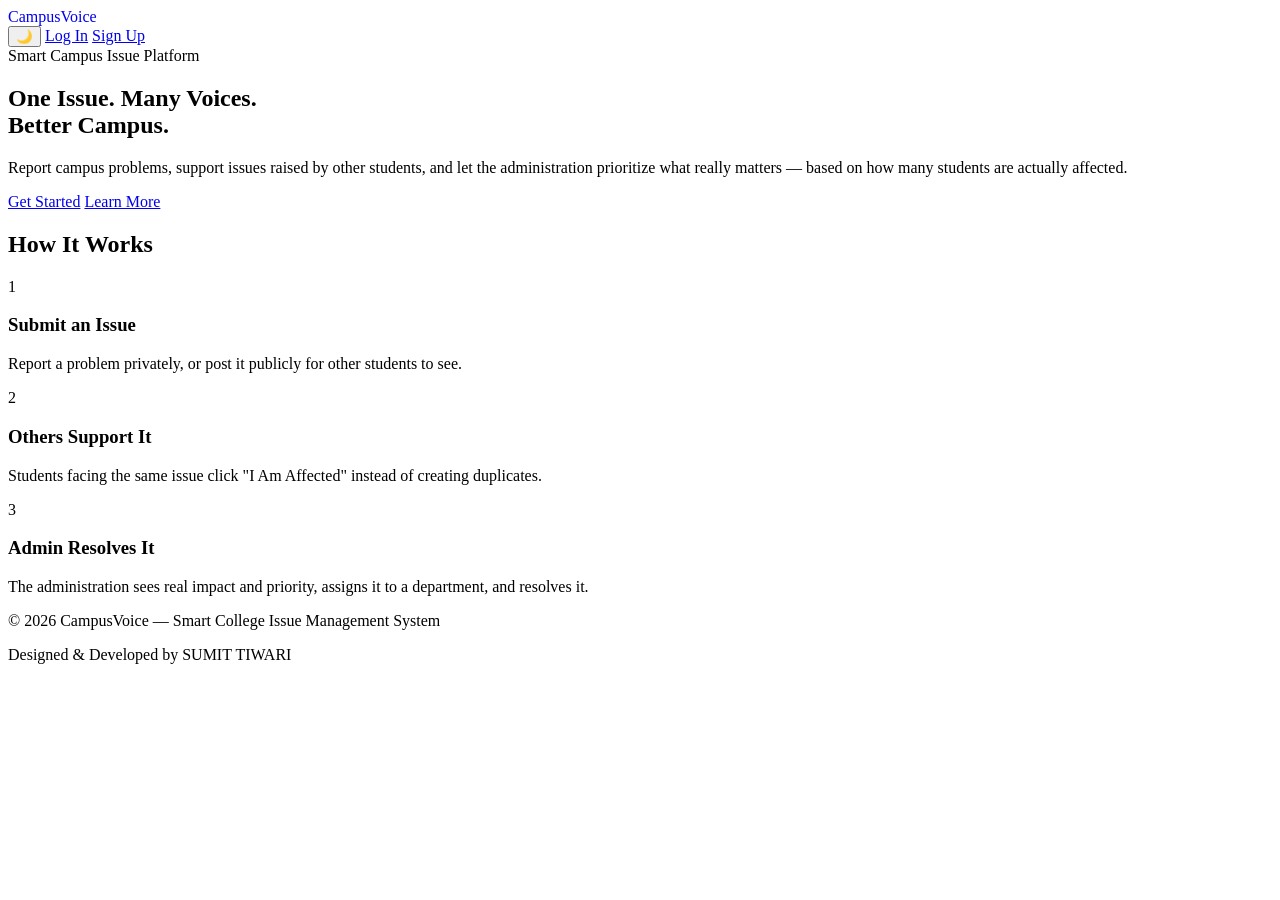
==== index.html @ 944886ef "Add HTML files" ====
<!DOCTYPE html>
<html lang="en">
<head>
    <meta charset="UTF-8">
    <meta name="viewport" content="width=device-width, initial-scale=1.0">
    <title>CampusVoice - Smart Campus Issue Platform</title>
    <script>
        if (localStorage.getItem('theme') === 'dark') {
            document.documentElement.classList.add('dark-mode');
        }
    </script>
    <link rel="stylesheet" href="css/style.css">
    <link href="https://fonts.googleapis.com/css2?family=Inter:wght@400;500;600;700&family=Space+Grotesk:wght@700&display=swap" rel="stylesheet">
</head>
<body>

    <!-- ===== NAVBAR ===== -->
    <header class="navbar">
        <a href="index.html" class="logo" style="text-decoration: none;">Campus<span>Voice</span></a>
        
        <div class="nav-buttons">
            <button class="icon-btn" id="themeToggle" aria-label="Toggle theme">🌙</button>
            <a href="login.html" class="btn btn-ghost">Log In</a>
            <a href="register.html" class="btn btn-pill">Sign Up</a>
        </div>
    </header>

    <!-- ===== HERO SECTION ===== -->
    <section class="hero">
        <div class="hero-glow"></div>
        <span class="eyebrow">Smart Campus Issue Platform</span>
        <h1>One Issue. Many Voices.<br>Better Campus.</h1>
        <p class="hero-sub">Report campus problems, support issues raised by other students, and let the administration prioritize what really matters — based on how many students are actually affected.</p>
        <div class="hero-buttons">
            <a href="register.html" class="btn btn-pill btn-large">Get Started</a>
            <a href="#how-it-works" class="btn btn-ghost btn-large">Learn More</a>
        </div>
    </section>

    <!-- ===== HOW IT WORKS ===== -->
    <section class="how-it-works" id="how-it-works">
        <h2>How It Works</h2>
        <div class="steps">
            <div class="step-card">
                <div class="step-number">1</div>
                <h3>Submit an Issue</h3>
                <p>Report a problem privately, or post it publicly for other students to see.</p>
            </div>
            <div class="step-card">
                <div class="step-number">2</div>
                <h3>Others Support It</h3>
                <p>Students facing the same issue click "I Am Affected" instead of creating duplicates.</p>
            </div>
            <div class="step-card">
                <div class="step-number">3</div>
                <h3>Admin Resolves It</h3>
                <p>The administration sees real impact and priority, assigns it to a department, and resolves it.</p>
            </div>
        </div>
    </section>

    <!-- ===== FOOTER ===== -->
    <footer>
        <p>&copy; 2026 CampusVoice — Smart College Issue Management System</p>
        <p class="credit-tag">Designed & Developed by <span class="credit-name">SUMIT TIWARI</span></p>
    </footer>

    <script src="js/main.js"></script>
</body>
</html>
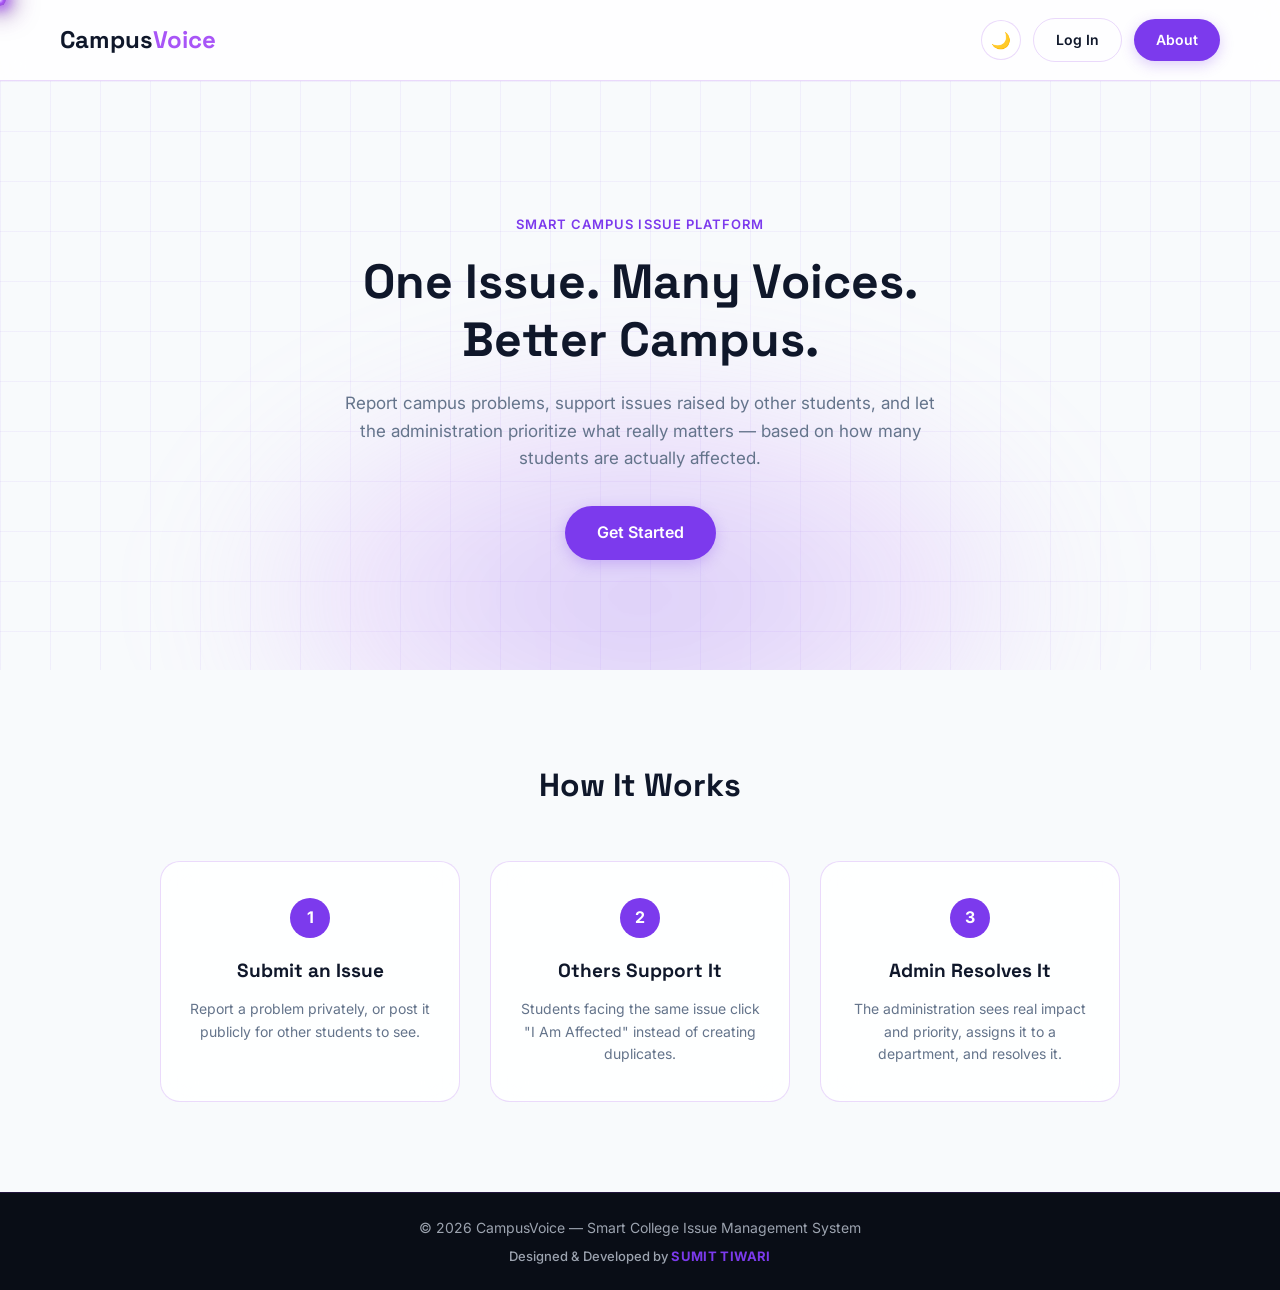
==== commit eca15c32: "Add HTML File" ====
--- a/index.html
+++ b/index.html
@@ -21,7 +21,7 @@
         <div class="nav-buttons">
             <button class="icon-btn" id="themeToggle" aria-label="Toggle theme">🌙</button>
             <a href="login.html" class="btn btn-ghost">Log In</a>
-            <a href="register.html" class="btn btn-pill">Sign Up</a>
+            <a href="#how-it-works" class="btn btn-pill">About</a>
         </div>
     </header>
 
@@ -33,7 +33,7 @@
         <p class="hero-sub">Report campus problems, support issues raised by other students, and let the administration prioritize what really matters — based on how many students are actually affected.</p>
         <div class="hero-buttons">
             <a href="register.html" class="btn btn-pill btn-large">Get Started</a>
-            <a href="#how-it-works" class="btn btn-ghost btn-large">Learn More</a>
+            
         </div>
     </section>
 
@@ -67,4 +67,4 @@
 
     <script src="js/main.js"></script>
 </body>
-</html>+</html>
--- a/css/style.css
+++ b/css/style.css
@@ -0,0 +1,472 @@
+/* COMPACT LASER GLOW WITH TRAIL */
+.cursor-glow {
+    position: fixed;
+    top: 0;
+    left: 0;
+    width: 12px;
+    height: 12px;
+    background: radial-gradient(circle, #e9d5ff 0%, #a855f7 40%, rgba(126, 34, 206, 0.8) 70%, transparent 100%);
+    box-shadow: 0 0 12px 4px rgba(168, 85, 247, 0.9), 0 0 25px 8px rgba(88, 28, 135, 0.6);
+    border-radius: 50%;
+    pointer-events: none;
+    transform: translate(-50%, -50%);
+    /* This transition creates the milliseconds delay/trace effect as it moves */
+    transition: transform 0.08s cubic-bezier(0.1, 0.8, 0.3, 1);
+    z-index: 9999;
+}
+
+/* APPLY GRID BACKGROUND TO ALL PAGES */
+body {
+    background-color: var(--bg-color, #0b0c10);
+    background-image: 
+        linear-gradient(to right, rgba(255, 255, 255, 0.04) 1px, transparent 1px),
+        linear-gradient(to bottom, rgba(255, 255, 255, 0.04) 1px, transparent 1px);
+    background-size: 40px 40px;
+    background-attachment: fixed; /* Keeps the grid seamless when scrolling */
+    min-height: 100vh;
+}
+
+/* ===== LOGO HOVER EFFECT ===== */
+.navbar .logo {
+    font-family: 'Space Grotesk', sans-serif;
+    font-size: 24px;
+    font-weight: 700;
+    color: var(--text-color, #ffffff);
+    text-decoration: none;
+    transition: transform 0.3s ease, filter 0.3s ease;
+    display: inline-block;
+}
+
+.navbar .logo span {
+    color: #a855f7;
+    transition: color 0.3s ease;
+}
+
+.navbar .logo:hover {
+    transform: translateY(-2px) scale(1.03);
+    filter: drop-shadow(0 0 10px rgba(168, 85, 247, 0.5));
+}
+
+.navbar .logo:hover span {
+    color: #c084fc;
+}
+
+
+/* ===== THEME VARIABLES ===== */
+:root {
+    --bg-color: #F8FAFC;
+    --text-color: #0F172A;
+    --navbar-bg: rgba(255, 255, 255, 0.8);
+    --card-bg: rgba(255, 255, 255, 0.85);
+    --card-border: rgba(147, 51, 234, 0.18);
+    --muted-text: #64748B;
+    --primary: #7C3AED;
+    --primary-hover: #6D28D9;
+    --glow-1: rgba(124, 58, 237, 0.25);
+    --glow-2: rgba(192, 132, 252, 0.2);
+    --grid-line: rgba(124, 58, 237, 0.06);
+    --footer-bg: #090D16;
+    --footer-text: #9CA3AF;
+}
+
+html.dark-mode,
+body.dark-mode {
+    --bg-color: #07070E;
+    --text-color: #F8FAFC;
+    --navbar-bg: rgba(11, 12, 22, 0.8);
+    --card-bg: rgba(18, 16, 32, 0.75);
+    --card-border: rgba(168, 85, 247, 0.25);
+    --muted-text: #94A3B8;
+    --primary: #A855F7;
+    --primary-hover: #C084FC;
+    --glow-1: rgba(168, 85, 247, 0.35);
+    --glow-2: rgba(126, 34, 206, 0.25);
+    --grid-line: rgba(255, 255, 255, 0.04);
+    --footer-bg: #040408;
+    --footer-text: #71717A;
+}
+
+/* ===== BASE RESET ===== */
+* { 
+    margin: 0; 
+    padding: 0; 
+    box-sizing: border-box; 
+}
+
+body {
+    font-family: 'Inter', sans-serif;
+    color: var(--text-color);
+    background-color: var(--bg-color);
+    transition: background 0.3s ease, color 0.3s ease;
+    min-height: 100vh;
+    line-height: 1.6;
+}
+
+h1, h2, h3, .logo {
+    font-family: 'Space Grotesk', sans-serif;
+}
+
+/* ===== NAVBAR ===== */
+.navbar {
+    display: flex;
+    justify-content: space-between;
+    align-items: center;
+    padding: 18px 60px;
+    background: var(--navbar-bg);
+    border-bottom: 1px solid var(--card-border);
+    backdrop-filter: blur(12px);
+    -webkit-backdrop-filter: blur(12px);
+    position: sticky;
+    top: 0;
+    z-index: 100;
+}
+
+.logo {
+    font-size: 22px;
+    font-weight: 700;
+    color: var(--text-color);
+}
+
+.logo span { color: var(--primary); }
+
+.nav-buttons {
+    display: flex;
+    align-items: center;
+    gap: 12px;
+}
+
+/* Theme Toggle Button Hover */
+.icon-btn {
+    background: var(--card-bg);
+    border: 1px solid var(--card-border);
+    border-radius: 50%;
+    width: 40px;
+    height: 40px;
+    cursor: pointer;
+    font-size: 16px;
+    display: flex;
+    align-items: center;
+    justify-content: center;
+    transition: all 0.25s ease;
+}
+
+.icon-btn:hover {
+    border-color: var(--primary);
+    transform: translateY(-2px) scale(1.05);
+    box-shadow: 0 0 16px var(--glow-1);
+}
+
+/* ===== BUTTON HOVER & ANIMATIONS ===== */
+.btn {
+    display: inline-block;
+    text-decoration: none;
+    text-align: center;
+    padding: 10px 22px;
+    border-radius: 999px;
+    font-weight: 600;
+    font-size: 14px;
+    cursor: pointer;
+    transition: all 0.25s cubic-bezier(0.4, 0, 0.2, 1);
+    border: none;
+}
+
+.btn-ghost {
+    background: transparent;
+    color: var(--text-color);
+    border: 1px solid var(--card-border);
+}
+
+.btn-ghost:hover {
+    border-color: var(--primary);
+    color: var(--primary);
+    transform: translateY(-2px);
+    box-shadow: 0 4px 18px var(--glow-1);
+    background: rgba(124, 58, 237, 0.05);
+}
+
+.btn-pill {
+    background: var(--primary);
+    color: #FFFFFF;
+    box-shadow: 0 4px 14px var(--glow-1);
+}
+
+.btn-pill:hover {
+    background: var(--primary-hover);
+    transform: translateY(-2px);
+    box-shadow: 0 8px 24px var(--glow-1);
+}
+
+.btn-large {
+    padding: 14px 32px;
+    font-size: 16px;
+}
+
+.btn-full {
+    display: block;
+    width: 100%;
+    padding: 13px;
+    margin-top: 24px;
+}
+
+/* ===== HERO SECTION ===== */
+.hero {
+    position: relative;
+    text-align: center;
+    padding: 130px 20px 110px;
+    overflow: hidden;
+    background-image: 
+        linear-gradient(to right, var(--grid-line) 1px, transparent 1px),
+        linear-gradient(to bottom, var(--grid-line) 1px, transparent 1px);
+    background-size: 50px 50px;
+}
+
+.hero-glow {
+    position: absolute;
+    bottom: -30%;
+    left: 50%;
+    transform: translateX(-50%);
+    width: 900px;
+    height: 500px;
+    background: radial-gradient(ellipse at center, var(--glow-1) 0%, var(--glow-2) 40%, transparent 70%);
+    filter: blur(60px);
+    z-index: 0;
+    pointer-events: none;
+}
+
+.eyebrow {
+    position: relative;
+    z-index: 1;
+    display: inline-block;
+    font-size: 13px;
+    font-weight: 600;
+    letter-spacing: 0.08em;
+    text-transform: uppercase;
+    color: var(--primary);
+    margin-bottom: 18px;
+}
+
+.hero h1 {
+    position: relative;
+    z-index: 1;
+    font-size: 48px;
+    font-weight: 700;
+    line-height: 1.2;
+    margin-bottom: 22px;
+}
+
+.hero-sub {
+    position: relative;
+    z-index: 1;
+    max-width: 600px;
+    margin: 0 auto 34px auto;
+    color: var(--muted-text);
+    font-size: 17px;
+}
+
+.hero-buttons {
+    position: relative;
+    z-index: 1;
+    display: flex;
+    justify-content: center;
+    gap: 15px;
+}
+
+/* ===== HOW IT WORKS SECTION ===== */
+.how-it-works {
+    padding: 90px 60px;
+    text-align: center;
+}
+
+.how-it-works h2 {
+    font-size: 32px;
+    font-weight: 700;
+    margin-bottom: 50px;
+}
+
+.steps {
+    display: flex;
+    justify-content: center;
+    gap: 30px;
+    flex-wrap: wrap;
+}
+
+.step-card {
+    background: var(--card-bg);
+    border: 1px solid var(--card-border);
+    border-radius: 20px;
+    padding: 36px 28px;
+    width: 300px;
+    backdrop-filter: blur(16px);
+    -webkit-backdrop-filter: blur(16px);
+    transition: 0.3s ease;
+}
+
+.step-card:hover {
+    transform: translateY(-6px);
+    border-color: var(--primary);
+    box-shadow: 0 12px 30px var(--glow-1);
+}
+
+.step-number {
+    width: 40px;
+    height: 40px;
+    background: var(--primary);
+    color: #FFFFFF;
+    border-radius: 50%;
+    display: flex;
+    align-items: center;
+    justify-content: center;
+    font-weight: 700;
+    margin: 0 auto 18px auto;
+}
+
+.step-card h3 {
+    margin-bottom: 12px;
+    font-size: 19px;
+    font-weight: 700;
+}
+
+.step-card p {
+    color: var(--muted-text);
+    font-size: 14px;
+}
+
+/* ===== AUTH PAGES ===== */
+.auth-section {
+    position: relative;
+    min-height: calc(100vh - 120px);
+    display: flex;
+    align-items: center;
+    justify-content: center;
+    padding: 40px 20px;
+    overflow: hidden;
+    background-image: 
+        linear-gradient(to right, var(--grid-line) 1px, transparent 1px),
+        linear-gradient(to bottom, var(--grid-line) 1px, transparent 1px);
+    background-size: 40px 40px;
+}
+
+.auth-card {
+    position: relative;
+    z-index: 1;
+    background: var(--card-bg);
+    border: 1px solid var(--card-border);
+    border-radius: 24px;
+    padding: 40px;
+    width: 100%;
+    max-width: 420px;
+    backdrop-filter: blur(20px);
+    -webkit-backdrop-filter: blur(20px);
+    box-shadow: 0 20px 50px rgba(0, 0, 0, 0.08);
+}
+
+.dark-mode .auth-card {
+    box-shadow: 0 20px 50px rgba(0, 0, 0, 0.5);
+}
+
+.auth-card h1 {
+    font-size: 28px;
+    font-weight: 700;
+    margin-bottom: 6px;
+}
+
+.auth-sub {
+    color: var(--muted-text);
+    font-size: 14px;
+    margin-bottom: 28px;
+}
+
+.auth-card label {
+    display: block;
+    font-size: 13px;
+    font-weight: 600;
+    margin-bottom: 6px;
+    margin-top: 16px;
+}
+
+.label-row {
+    display: flex;
+    justify-content: space-between;
+    align-items: center;
+}
+
+.forgot-link {
+    font-size: 12px;
+    color: var(--primary);
+    text-decoration: none;
+    font-weight: 600;
+    transition: color 0.2s ease;
+}
+
+.forgot-link:hover {
+    text-decoration: underline;
+    color: var(--primary-hover);
+}
+
+.auth-card input {
+    width: 100%;
+    padding: 12px 16px;
+    border-radius: 12px;
+    border: 1px solid var(--card-border);
+    background: rgba(255, 255, 255, 0.6);
+    color: var(--text-color);
+    font-size: 14px;
+    outline: none;
+    transition: 0.2s ease;
+}
+
+.dark-mode .auth-card input {
+    background: rgba(10, 10, 18, 0.6);
+}
+
+.auth-card input:focus {
+    border-color: var(--primary);
+    box-shadow: 0 0 0 3px var(--glow-1);
+}
+
+.auth-switch {
+    text-align: center;
+    margin-top: 20px;
+    font-size: 14px;
+    color: var(--muted-text);
+}
+
+.auth-switch a {
+    color: var(--primary);
+    text-decoration: none;
+    font-weight: 600;
+}
+
+.auth-switch a:hover {
+    text-decoration: underline;
+}
+
+/* ===== FOOTER & CREDITS ===== */
+footer {
+    text-align: center;
+    padding: 24px 20px;
+    background: var(--footer-bg);
+    color: var(--footer-text);
+    font-size: 14px;
+    border-top: 1px solid var(--card-border);
+}
+
+.credit-tag {
+    margin-top: 6px;
+    font-size: 13px;
+    font-weight: 500;
+    color: var(--footer-text);
+}
+
+.credit-name {
+    color: var(--primary);
+    font-weight: 700;
+    letter-spacing: 0.03em;
+}
+
+@media (max-width: 768px) {
+    .navbar { padding: 16px 20px; }
+    .hero { padding: 80px 20px 60px; }
+    .hero h1 { font-size: 32px; }
+    .how-it-works { padding: 60px 20px; }
+}   
